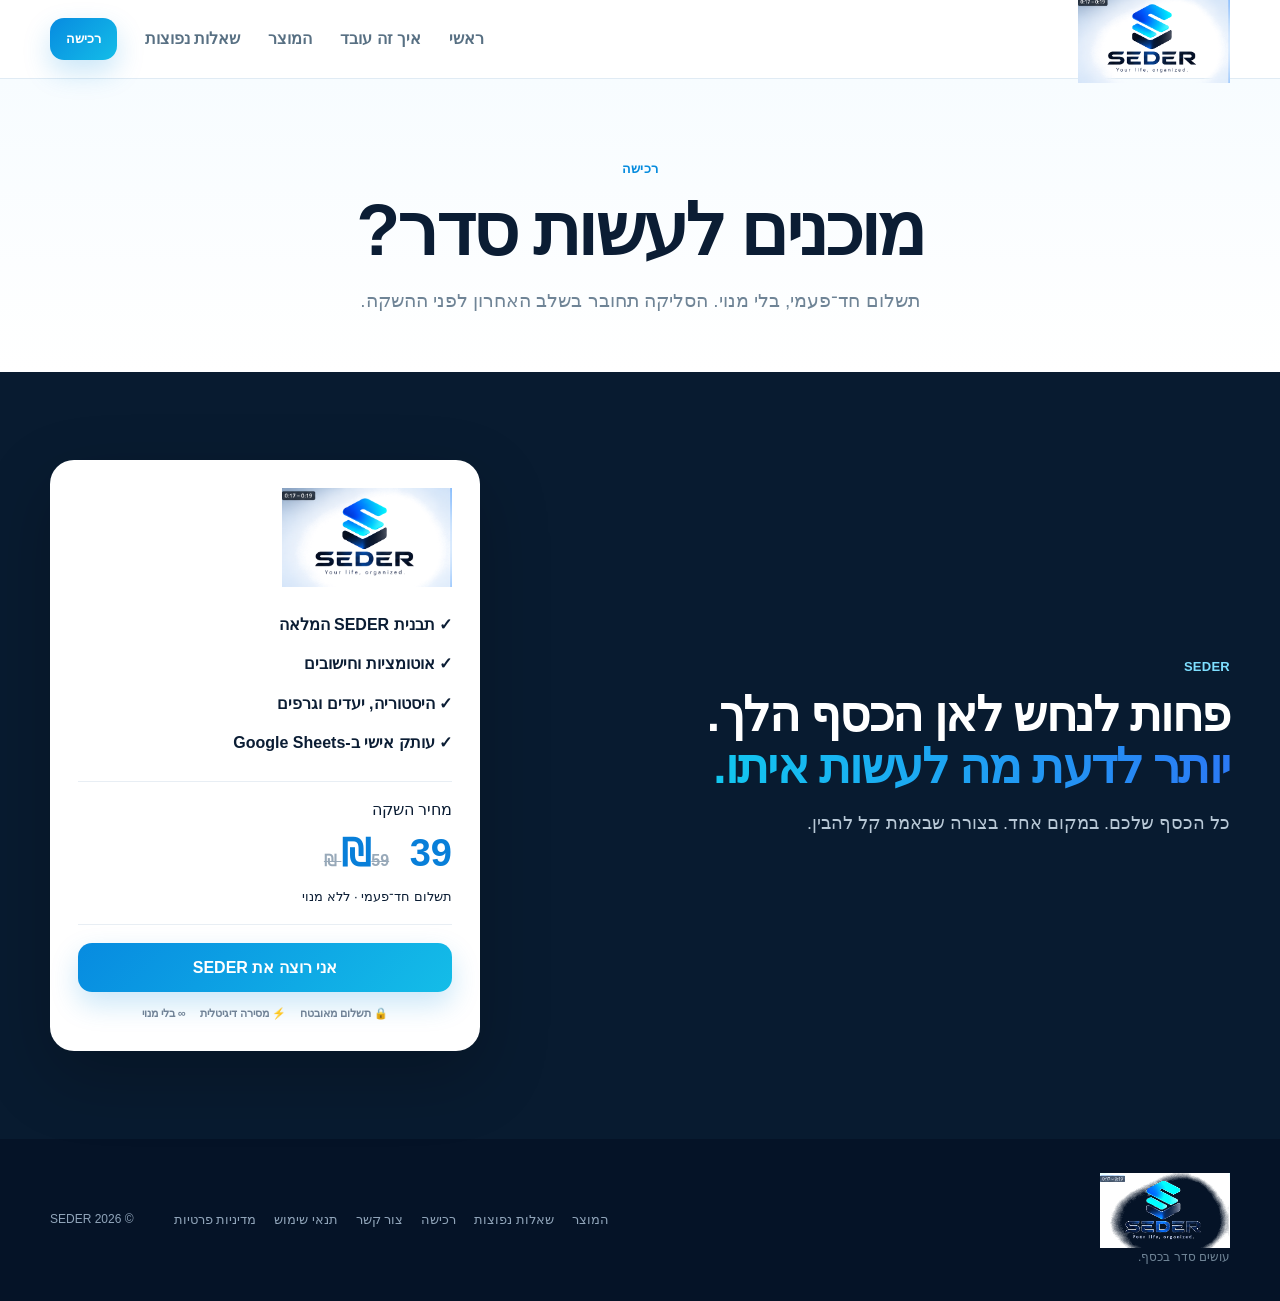
==== buy.html @ a10bb047 "Add files via upload" ====
<!doctype html><html lang="he" dir="rtl"><head><meta charset="utf-8"><meta name="viewport" content="width=device-width,initial-scale=1"><meta name="theme-color" content="#f7fbff"><meta name="description" content="רכישת SEDER בתשלום חד פעמי."><title>רכישה — SEDER</title><link rel="stylesheet" href="styles-v4.css"></head><body><header class="site-header"><div class="container nav"><a class="brand" href="index.html"><img src="assets/seder-logo.png" alt="SEDER"></a><nav class="desktop-nav"><a href="index.html">ראשי</a><a href="how.html">איך זה עובד</a><a href="product.html">המוצר</a><a href="faq.html">שאלות נפוצות</a></nav><a class="button button-small" href="buy.html">רכישה</a><button class="menu-toggle" aria-label="תפריט">☰</button><div class="mobile-menu"><a href="index.html">ראשי</a><a href="how.html">איך זה עובד</a><a href="product.html">המוצר</a><a href="faq.html">שאלות נפוצות</a><a href="buy.html">רכישה</a></div></div></header>
<main><section class="page-hero"><div class="container"><span class="eyebrow">רכישה</span><h1>מוכנים לעשות סדר?</h1><p>תשלום חד־פעמי, בלי מנוי. הסליקה תחובר בשלב האחרון לפני ההשקה.</p></div></section><section class="section buy-section"><div class="container buy-card"><div class="reveal"><span class="eyebrow light">SEDER</span><h2>פחות לנחש לאן הכסף הלך.<br><span>יותר לדעת מה לעשות איתו.</span></h2><p>כל הכסף שלכם. במקום אחד. בצורה שבאמת קל להבין.</p></div><div class="buy-box reveal"><div class="buy-brand"><img src="assets/seder-logo.png" alt="SEDER"></div><ul><li>✓ תבנית SEDER המלאה</li><li>✓ אוטומציות וחישובים</li><li>✓ היסטוריה, יעדים וגרפים</li><li>✓ עותק אישי ב-Google Sheets</li></ul><div class="price"><span>מחיר השקה</span><div><strong>39 ₪</strong><del>59 ₪</del></div><small>תשלום חד־פעמי · ללא מנוי</small></div><button class="button full" id="buyButton">אני רוצה את SEDER</button><div class="purchase-trust"><span>🔒 תשלום מאובטח</span><span>⚡ מסירה דיגיטלית</span><span>∞ בלי מנוי</span></div></div></div></section></main><footer><div class="container footer-inner"><div class="footer-brand"><img src="assets/seder-logo.png" alt="SEDER"><p>עושים סדר בכסף.</p></div><div class="footer-links"><a href="product.html">המוצר</a><a href="faq.html">שאלות נפוצות</a><a href="buy.html">רכישה</a><a href="#">צור קשר</a><a href="#">תנאי שימוש</a><a href="#">מדיניות פרטיות</a></div><div class="copyright">© 2026 SEDER</div></div></footer><div class="toast" id="toast">הרכישה תיפתח בקרוב.</div><script src="script.js"></script>
</body></html>
---- styles-v4.css ----
:root{--navy:#0b1d34;--navy2:#123954;--blue:#0a8fe7;--cyan:#1cccf4;--text:#17324a;--muted:#6f8496;--line:#dbe8f2;--soft:#f4f9fc;--white:#fff;--shadow:0 24px 70px rgba(9,27,54,.12)}
*{box-sizing:border-box}html{scroll-behavior:smooth}body{margin:0;font-family:Arial,"Noto Sans Hebrew",sans-serif;background:#fff;color:var(--text);line-height:1.6}a{text-decoration:none;color:inherit}img{display:block;max-width:100%}.container{width:min(1180px,calc(100% - 44px));margin:auto}.section{padding:88px 0}.soft{background:var(--soft)}
.site-header{position:sticky;top:0;z-index:50;background:rgba(255,255,255,.96);backdrop-filter:blur(16px);border-bottom:1px solid rgba(219,232,242,.85)}.nav{height:78px;display:flex;align-items:center;gap:28px}.brand img{width:152px}.desktop-nav{display:flex;gap:28px;margin-inline-start:auto;font-weight:700;color:#587083}.desktop-nav a:hover,.desktop-nav a.active{color:#078cde}.button{display:inline-flex;align-items:center;justify-content:center;border:0;border-radius:14px;padding:15px 24px;background:linear-gradient(135deg,#078be0,#14bde8);color:#fff;font-weight:800;font-size:16px;box-shadow:0 12px 28px rgba(8,143,224,.22);cursor:pointer}.button-small{padding:11px 16px;font-size:13px}.button.secondary{background:#fff;color:#0b5f93;border:1px solid #cfe3f0;box-shadow:none}.full{width:100%}.menu-toggle{display:none;background:none;border:0;font-size:28px;color:var(--navy);padding:8px}.mobile-menu{display:none}
.eyebrow{display:inline-block;font-size:13px;font-weight:800;letter-spacing:.02em;color:#078cde;margin-bottom:12px}.eyebrow.light{color:#7edfff}h1,h2,h3{margin:0 0 16px;line-height:1.08;color:var(--navy)}h1{font-size:72px;letter-spacing:-2.8px}h1 span,h2 span{background:linear-gradient(90deg,#12c7ef,#2b7af5);-webkit-background-clip:text;background-clip:text;color:transparent}h2{font-size:48px;letter-spacing:-1.5px}h3{font-size:30px}p{margin:0 0 20px;color:var(--muted)}.center{text-align:center}.narrow{max-width:760px}.section-heading{max-width:760px;margin-bottom:48px}.section-heading.center{margin-inline:auto}.section-heading p{font-size:18px}
.hero{padding:78px 0 88px;background:linear-gradient(180deg,#f7fcff,#fff);overflow:hidden;position:relative}.hero-grid{display:grid;grid-template-columns:.82fr 1.18fr;gap:54px;align-items:center}.hero-lead{font-size:20px;max-width:560px}.hero-actions{display:flex;gap:14px;align-items:center;margin:28px 0 24px}.text-link{font-weight:800;color:#365b75}.trust-row{display:flex;flex-wrap:wrap;gap:10px 18px;color:#687f91;font-weight:700;font-size:13px}.hero-photo{margin:0;border-radius:30px;overflow:hidden;border:1px solid #d8e6f1;box-shadow:0 34px 90px rgba(9,27,54,.18);background:#edf5fb}.hero-photo img{width:100%;aspect-ratio:16/9;object-fit:cover}.hero-photo figcaption{padding:10px 14px;text-align:center;font-size:12px;font-weight:700;color:#547086;background:#fff}.quick-links{display:grid;grid-template-columns:repeat(3,1fr);gap:18px;margin-top:42px}.quick-link{padding:22px;border:1px solid var(--line);border-radius:20px;background:#fff;box-shadow:0 12px 30px rgba(19,42,74,.06)}.quick-link b{display:block;color:var(--navy);font-size:18px;margin-bottom:5px}.quick-link span{color:var(--muted);font-size:14px}
.page-hero{padding:76px 0 56px;background:linear-gradient(180deg,#f7fcff,#fff);text-align:center}.page-hero p{font-size:19px;max-width:720px;margin:0 auto}.page-hero .button{margin-top:18px}.cards-3{display:grid;grid-template-columns:repeat(3,1fr);gap:20px}.card{background:#fff;border:1px solid var(--line);border-radius:22px;padding:28px;box-shadow:0 16px 42px rgba(9,27,54,.07)}.card .num{font-size:12px;color:#0b95e8;font-weight:900}.card p{margin-bottom:0}.steps{display:grid;grid-template-columns:repeat(3,1fr);gap:20px}.step{position:relative;padding:30px;border-radius:22px;border:1px solid var(--line);background:#fff}.step>span{position:absolute;left:18px;top:14px;font-weight:900;color:#b4c8d8}.step-icon{font-size:28px;margin-bottom:12px}.step p{margin:0}.feature{display:grid;grid-template-columns:.62fr 1.38fr;gap:58px;align-items:center;margin:72px 0}.feature:nth-child(even) .feature-copy{order:2}.feature-copy p{font-size:17px}.feature-copy ul{padding-right:20px;color:#587083}.real-shot{margin:0;background:#fff;border:1px solid var(--line);border-radius:22px;padding:7px;box-shadow:var(--shadow);overflow:hidden}.real-shot img{width:100%;aspect-ratio:4/3;object-fit:cover;object-position:center top;border-radius:15px}.real-shot figcaption{padding:10px 8px 3px;text-align:center;color:#718397;font-size:12px;font-weight:700}.benefit-grid{display:grid;grid-template-columns:repeat(3,1fr);gap:18px}.benefit{padding:24px;border-radius:20px;background:#fff;border:1px solid var(--line)}.benefit i{font-style:normal;font-size:24px}.benefit p{margin:0}.compare-grid{display:grid;grid-template-columns:.8fr 1.2fr;gap:48px;align-items:center}.compare-cards{display:grid;grid-template-columns:1fr 1fr;gap:18px}.compare-card{padding:24px;border-radius:22px;border:1px solid var(--line)}.compare-card.active{background:#0d2944;color:#fff}.compare-card.active p,.compare-card.active small{color:#fff}.compare-card p{margin:8px 0}.accordion{display:grid;gap:12px;max-width:850px;margin:auto}.accordion details{border:1px solid var(--line);border-radius:16px;background:#fff;padding:18px 20px}.accordion summary{font-weight:800;cursor:pointer;color:var(--navy)}.accordion p{margin:12px 0 0}.buy-section{background:#081b30;color:#fff}.buy-card{display:grid;grid-template-columns:1fr 430px;gap:70px;align-items:center}.buy-card h2{color:#fff}.buy-card p{color:#b8c8d6;font-size:18px}.buy-box{background:#fff;color:var(--navy);border-radius:24px;padding:28px;box-shadow:0 25px 70px rgba(0,0,0,.22)}.buy-brand img{width:170px}.buy-box ul{list-style:none;padding:0;margin:18px 0}.buy-box li{padding:7px 0;font-weight:700}.price{border-block:1px solid #e8eef4;padding:15px 0;margin:14px 0 18px}.price strong{font-size:38px;color:#087fd9}.price del{color:#98a9b9;font-weight:700;margin-right:10px}.purchase-trust{display:flex;justify-content:center;flex-wrap:wrap;gap:8px 14px;margin-top:13px;color:#718397;font-size:11px;font-weight:700}
footer{padding:34px 0;background:#051327;color:#91a5ba}.footer-inner{display:grid;grid-template-columns:1fr auto auto;gap:40px;align-items:center}.footer-brand img{width:130px;filter:brightness(1.7)}.footer-brand p{font-size:12px;margin:0}.footer-links{display:flex;gap:18px;flex-wrap:wrap;font-size:13px}.copyright{font-size:12px}
.reveal{opacity:0;transform:translateY(18px);transition:.55s}.reveal.visible{opacity:1;transform:none}.toast{position:fixed;left:50%;bottom:24px;transform:translate(-50%,30px);background:#0a1d38;color:#fff;padding:14px 20px;border-radius:14px;opacity:0;pointer-events:none;transition:.3s;z-index:100}.toast.show{opacity:1;transform:translate(-50%,0)}
@media(max-width:900px){.desktop-nav,.nav>.button-small{display:none}.menu-toggle{display:block;margin-inline-start:auto}.mobile-menu.open{display:grid;position:absolute;top:66px;left:14px;right:14px;background:#fff;border:1px solid var(--line);border-radius:18px;padding:12px;box-shadow:var(--shadow)}.mobile-menu a{padding:12px 14px;font-weight:800;border-radius:10px}.mobile-menu a:hover{background:#f1f7fb}.nav{height:66px}.brand img{width:128px}.hero-grid,.feature,.compare-grid,.buy-card{grid-template-columns:1fr}.feature:nth-child(even) .feature-copy{order:0}.cards-3,.steps,.benefit-grid{grid-template-columns:1fr 1fr}.buy-card{gap:32px}.buy-box{max-width:540px}.footer-inner{grid-template-columns:1fr}.hero-photo{max-width:850px;margin:auto}}
@media(max-width:640px){.container{width:min(100% - 28px,1180px)}.section{padding:64px 0}.hero{padding:40px 0 56px}.hero-grid{display:flex;flex-direction:column;gap:24px}.hero-copy{text-align:center}.eyebrow{margin-bottom:8px}h1{font-size:43px;line-height:1.02;letter-spacing:-1.7px}h2{font-size:34px;letter-spacing:-1px}h3{font-size:26px}.hero-lead{font-size:17px;line-height:1.7;margin:auto}.hero-actions{flex-direction:column;align-items:stretch;margin:22px 0 18px}.hero-actions .button,.hero-actions .text-link{width:100%;text-align:center}.trust-row{display:grid;gap:7px;justify-content:center;text-align:center}.hero-visual{order:2;width:100%}.hero-photo{border-radius:18px}.hero-photo figcaption{font-size:10px;padding:8px}.quick-links{grid-template-columns:1fr;margin-top:26px;gap:10px}.quick-link{padding:17px}.page-hero{padding:50px 0 38px}.page-hero p{font-size:17px}.cards-3,.steps,.benefit-grid,.compare-cards{grid-template-columns:1fr}.feature{gap:22px;margin:46px 0}.feature-copy{text-align:right}.real-shot{border-radius:15px;padding:5px}.real-shot img{border-radius:10px}.buy-card{text-align:center}.buy-box{text-align:right;padding:22px}.buy-card h2{font-size:34px}.footer-links{gap:12px 16px}.footer-brand{text-align:center}.footer-brand img{margin:auto}.copyright{text-align:center}.mobile-menu{direction:rtl}}
@media(prefers-reduced-motion:reduce){*{transition:none!important}.reveal{opacity:1;transform:none}}
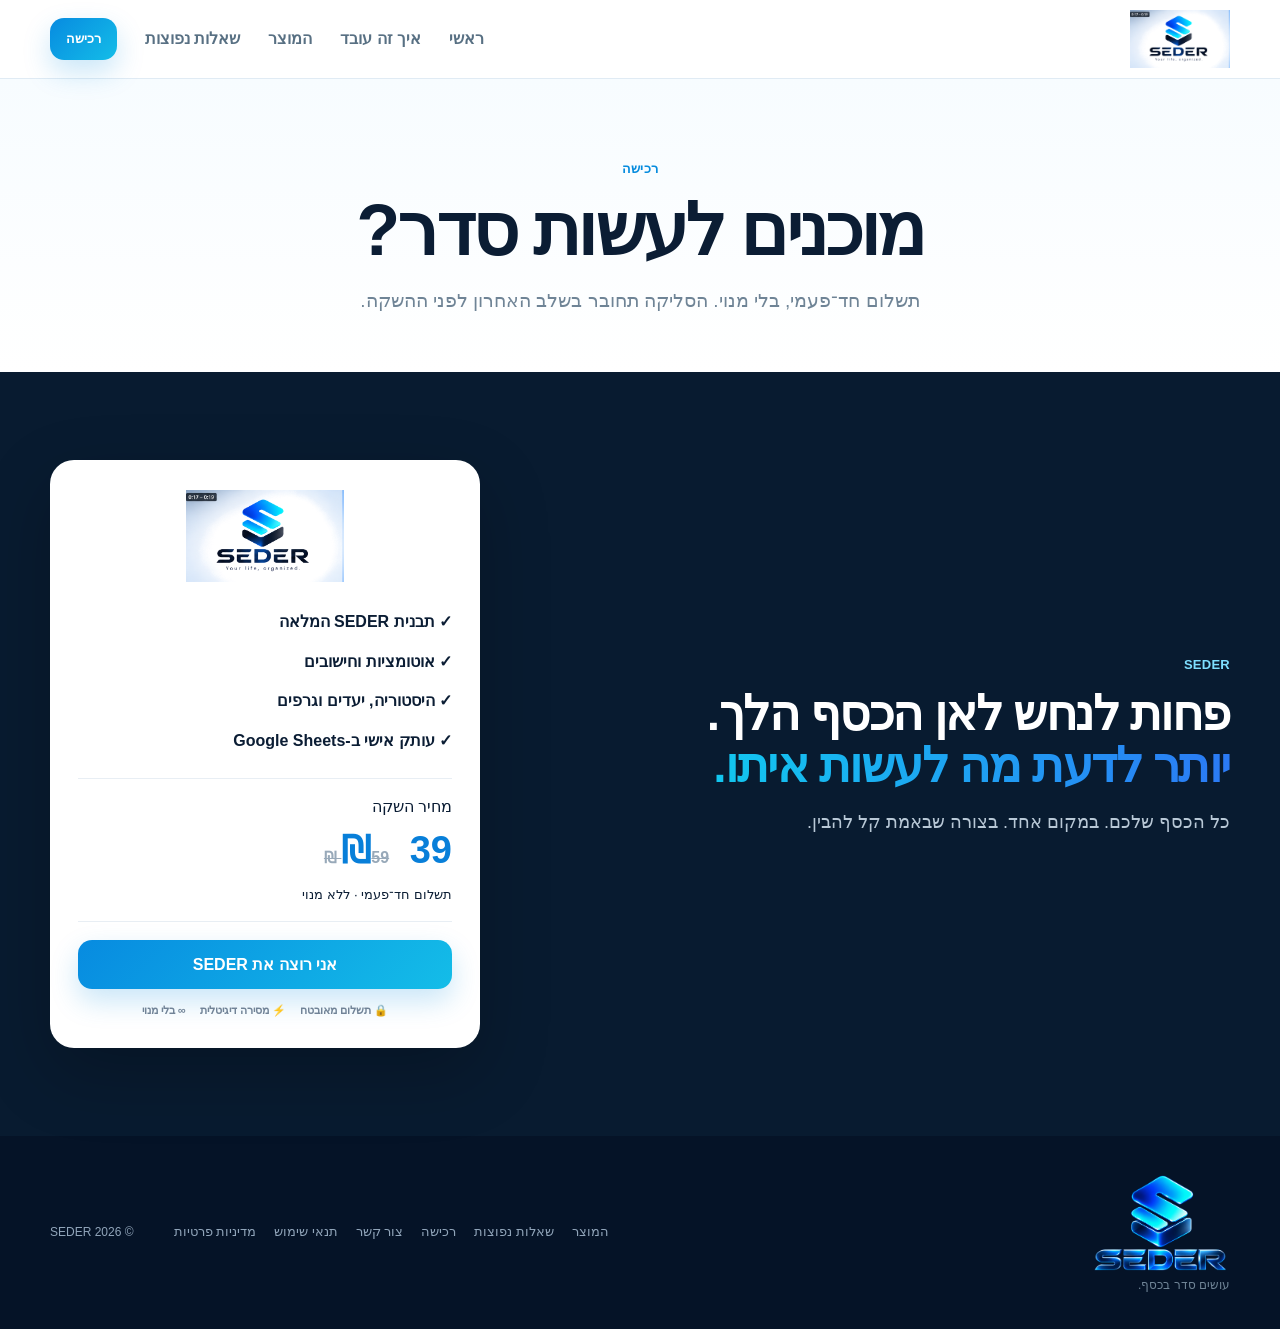
==== commit 4a45abfd: "Add files via upload" ====
--- a/buy.html
+++ b/buy.html
@@ -1,3 +1,3 @@
 <!doctype html><html lang="he" dir="rtl"><head><meta charset="utf-8"><meta name="viewport" content="width=device-width,initial-scale=1"><meta name="theme-color" content="#f7fbff"><meta name="description" content="רכישת SEDER בתשלום חד פעמי."><title>רכישה — SEDER</title><link rel="stylesheet" href="styles-v4.css"></head><body><header class="site-header"><div class="container nav"><a class="brand" href="index.html"><img src="assets/seder-logo.png" alt="SEDER"></a><nav class="desktop-nav"><a href="index.html">ראשי</a><a href="how.html">איך זה עובד</a><a href="product.html">המוצר</a><a href="faq.html">שאלות נפוצות</a></nav><a class="button button-small" href="buy.html">רכישה</a><button class="menu-toggle" aria-label="תפריט">☰</button><div class="mobile-menu"><a href="index.html">ראשי</a><a href="how.html">איך זה עובד</a><a href="product.html">המוצר</a><a href="faq.html">שאלות נפוצות</a><a href="buy.html">רכישה</a></div></div></header>
-<main><section class="page-hero"><div class="container"><span class="eyebrow">רכישה</span><h1>מוכנים לעשות סדר?</h1><p>תשלום חד־פעמי, בלי מנוי. הסליקה תחובר בשלב האחרון לפני ההשקה.</p></div></section><section class="section buy-section"><div class="container buy-card"><div class="reveal"><span class="eyebrow light">SEDER</span><h2>פחות לנחש לאן הכסף הלך.<br><span>יותר לדעת מה לעשות איתו.</span></h2><p>כל הכסף שלכם. במקום אחד. בצורה שבאמת קל להבין.</p></div><div class="buy-box reveal"><div class="buy-brand"><img src="assets/seder-logo.png" alt="SEDER"></div><ul><li>✓ תבנית SEDER המלאה</li><li>✓ אוטומציות וחישובים</li><li>✓ היסטוריה, יעדים וגרפים</li><li>✓ עותק אישי ב-Google Sheets</li></ul><div class="price"><span>מחיר השקה</span><div><strong>39 ₪</strong><del>59 ₪</del></div><small>תשלום חד־פעמי · ללא מנוי</small></div><button class="button full" id="buyButton">אני רוצה את SEDER</button><div class="purchase-trust"><span>🔒 תשלום מאובטח</span><span>⚡ מסירה דיגיטלית</span><span>∞ בלי מנוי</span></div></div></div></section></main><footer><div class="container footer-inner"><div class="footer-brand"><img src="assets/seder-logo.png" alt="SEDER"><p>עושים סדר בכסף.</p></div><div class="footer-links"><a href="product.html">המוצר</a><a href="faq.html">שאלות נפוצות</a><a href="buy.html">רכישה</a><a href="#">צור קשר</a><a href="#">תנאי שימוש</a><a href="#">מדיניות פרטיות</a></div><div class="copyright">© 2026 SEDER</div></div></footer><div class="toast" id="toast">הרכישה תיפתח בקרוב.</div><script src="script.js"></script>
+<main><section class="page-hero"><div class="container"><span class="eyebrow">רכישה</span><h1>מוכנים לעשות סדר?</h1><p>תשלום חד־פעמי, בלי מנוי. הסליקה תחובר בשלב האחרון לפני ההשקה.</p></div></section><section class="section buy-section"><div class="container buy-card"><div class="reveal"><span class="eyebrow light">SEDER</span><h2>פחות לנחש לאן הכסף הלך.<br><span>יותר לדעת מה לעשות איתו.</span></h2><p>כל הכסף שלכם. במקום אחד. בצורה שבאמת קל להבין.</p></div><div class="buy-box reveal"><div class="buy-brand"><img src="assets/seder-logo.png" alt="SEDER"></div><ul><li>✓ תבנית SEDER המלאה</li><li>✓ אוטומציות וחישובים</li><li>✓ היסטוריה, יעדים וגרפים</li><li>✓ עותק אישי ב-Google Sheets</li></ul><div class="price"><span>מחיר השקה</span><div><strong>39 ₪</strong><del>59 ₪</del></div><small>תשלום חד־פעמי · ללא מנוי</small></div><button class="button full" id="buyButton">אני רוצה את SEDER</button><div class="purchase-trust"><span>🔒 תשלום מאובטח</span><span>⚡ מסירה דיגיטלית</span><span>∞ בלי מנוי</span></div></div></div></section></main><footer><div class="container footer-inner"><div class="footer-brand"><img src="assets/seder-logo-footer.png" alt="SEDER"><p>עושים סדר בכסף.</p></div><div class="footer-links"><a href="product.html">המוצר</a><a href="faq.html">שאלות נפוצות</a><a href="buy.html">רכישה</a><a href="#">צור קשר</a><a href="#">תנאי שימוש</a><a href="#">מדיניות פרטיות</a></div><div class="copyright">© 2026 SEDER</div></div></footer><div class="toast" id="toast">הרכישה תיפתח בקרוב.</div><script src="script.js"></script>
 </body></html>
--- a/styles-v4.css
+++ b/styles-v4.css
@@ -9,3 +9,22 @@
 @media(max-width:900px){.desktop-nav,.nav>.button-small{display:none}.menu-toggle{display:block;margin-inline-start:auto}.mobile-menu.open{display:grid;position:absolute;top:66px;left:14px;right:14px;background:#fff;border:1px solid var(--line);border-radius:18px;padding:12px;box-shadow:var(--shadow)}.mobile-menu a{padding:12px 14px;font-weight:800;border-radius:10px}.mobile-menu a:hover{background:#f1f7fb}.nav{height:66px}.brand img{width:128px}.hero-grid,.feature,.compare-grid,.buy-card{grid-template-columns:1fr}.feature:nth-child(even) .feature-copy{order:0}.cards-3,.steps,.benefit-grid{grid-template-columns:1fr 1fr}.buy-card{gap:32px}.buy-box{max-width:540px}.footer-inner{grid-template-columns:1fr}.hero-photo{max-width:850px;margin:auto}}
 @media(max-width:640px){.container{width:min(100% - 28px,1180px)}.section{padding:64px 0}.hero{padding:40px 0 56px}.hero-grid{display:flex;flex-direction:column;gap:24px}.hero-copy{text-align:center}.eyebrow{margin-bottom:8px}h1{font-size:43px;line-height:1.02;letter-spacing:-1.7px}h2{font-size:34px;letter-spacing:-1px}h3{font-size:26px}.hero-lead{font-size:17px;line-height:1.7;margin:auto}.hero-actions{flex-direction:column;align-items:stretch;margin:22px 0 18px}.hero-actions .button,.hero-actions .text-link{width:100%;text-align:center}.trust-row{display:grid;gap:7px;justify-content:center;text-align:center}.hero-visual{order:2;width:100%}.hero-photo{border-radius:18px}.hero-photo figcaption{font-size:10px;padding:8px}.quick-links{grid-template-columns:1fr;margin-top:26px;gap:10px}.quick-link{padding:17px}.page-hero{padding:50px 0 38px}.page-hero p{font-size:17px}.cards-3,.steps,.benefit-grid,.compare-cards{grid-template-columns:1fr}.feature{gap:22px;margin:46px 0}.feature-copy{text-align:right}.real-shot{border-radius:15px;padding:5px}.real-shot img{border-radius:10px}.buy-card{text-align:center}.buy-box{text-align:right;padding:22px}.buy-card h2{font-size:34px}.footer-links{gap:12px 16px}.footer-brand{text-align:center}.footer-brand img{margin:auto}.copyright{text-align:center}.mobile-menu{direction:rtl}}
 @media(prefers-reduced-motion:reduce){*{transition:none!important}.reveal{opacity:1;transform:none}}
+
+/* V5 logo treatment */
+.brand{display:flex;align-items:center;flex:0 0 auto;height:100%}
+.brand img{width:auto!important;height:58px;max-width:170px;object-fit:contain;object-position:center;display:block}
+.buy-brand{display:flex;justify-content:center;align-items:center;min-height:96px}
+.buy-brand img{width:auto!important;height:92px;max-width:210px;object-fit:contain;object-position:center;display:block}
+.footer-brand{display:flex;flex-direction:column;align-items:flex-start;justify-content:center;gap:4px}
+.footer-brand img{width:auto!important;height:104px;max-width:210px;object-fit:contain;object-position:center;display:block;filter:none!important}
+.footer-brand p{margin-top:-2px}
+@media(max-width:900px){
+  .brand img{height:48px;max-width:142px}
+  .footer-brand{align-items:center}
+  .footer-brand img{height:96px;max-width:190px;margin:auto}
+}
+@media(max-width:640px){
+  .brand img{height:44px;max-width:132px}
+  .buy-brand img{height:82px;max-width:180px}
+  .footer-brand img{height:90px;max-width:180px}
+}
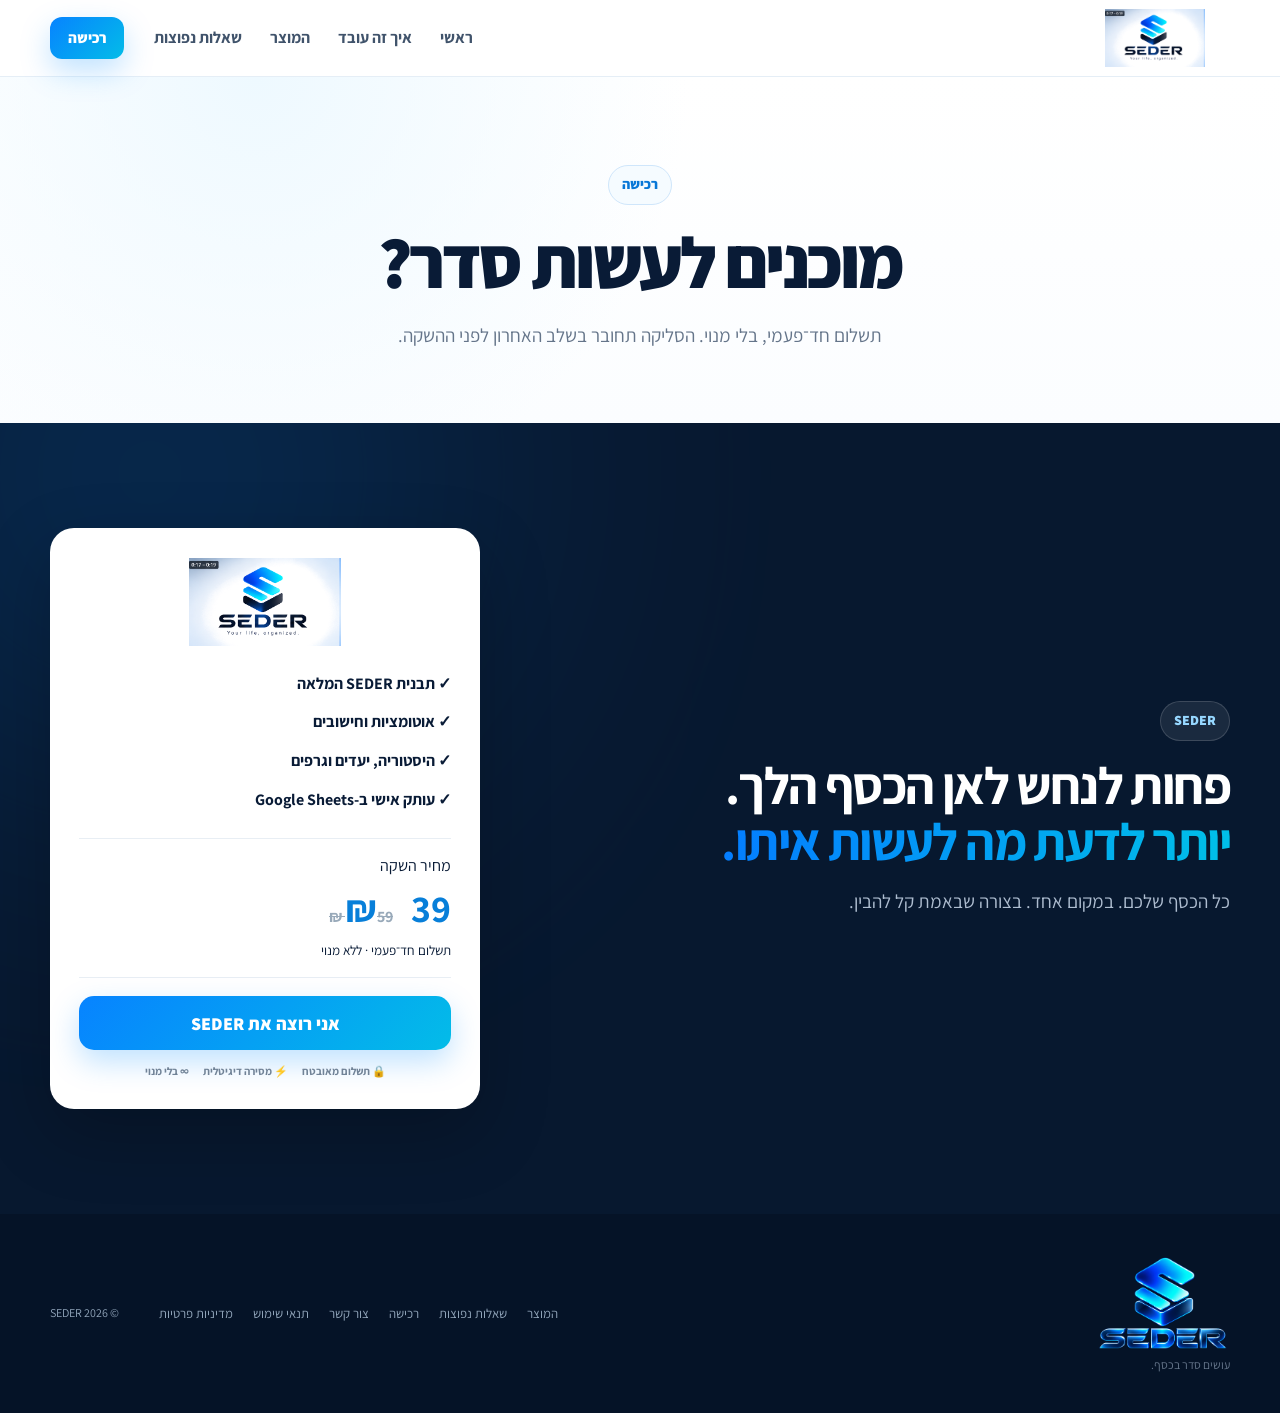
==== commit ee142b87: "Add files via upload" ====
--- a/buy.html
+++ b/buy.html
@@ -1,3 +1,3 @@
-<!doctype html><html lang="he" dir="rtl"><head><meta charset="utf-8"><meta name="viewport" content="width=device-width,initial-scale=1"><meta name="theme-color" content="#f7fbff"><meta name="description" content="רכישת SEDER בתשלום חד פעמי."><title>רכישה — SEDER</title><link rel="stylesheet" href="styles-v4.css"></head><body><header class="site-header"><div class="container nav"><a class="brand" href="index.html"><img src="assets/seder-logo.png" alt="SEDER"></a><nav class="desktop-nav"><a href="index.html">ראשי</a><a href="how.html">איך זה עובד</a><a href="product.html">המוצר</a><a href="faq.html">שאלות נפוצות</a></nav><a class="button button-small" href="buy.html">רכישה</a><button class="menu-toggle" aria-label="תפריט">☰</button><div class="mobile-menu"><a href="index.html">ראשי</a><a href="how.html">איך זה עובד</a><a href="product.html">המוצר</a><a href="faq.html">שאלות נפוצות</a><a href="buy.html">רכישה</a></div></div></header>
+<!doctype html><html lang="he" dir="rtl"><head><meta charset="utf-8"><meta name="viewport" content="width=device-width,initial-scale=1"><meta name="theme-color" content="#f7fbff"><meta name="description" content="רכישת SEDER בתשלום חד פעמי."><title>רכישה — SEDER</title><link rel="stylesheet" href="styles-v6.css"></head><body><header class="site-header"><div class="container nav"><a class="brand" href="index.html"><img src="assets/seder-logo.png" alt="SEDER"></a><nav class="desktop-nav"><a href="index.html">ראשי</a><a href="how.html">איך זה עובד</a><a href="product.html">המוצר</a><a href="faq.html">שאלות נפוצות</a></nav><a class="button button-small" href="buy.html">רכישה</a><button class="menu-toggle" aria-label="תפריט">☰</button><div class="mobile-menu"><a href="index.html">ראשי</a><a href="how.html">איך זה עובד</a><a href="product.html">המוצר</a><a href="faq.html">שאלות נפוצות</a><a href="buy.html">רכישה</a></div></div></header>
 <main><section class="page-hero"><div class="container"><span class="eyebrow">רכישה</span><h1>מוכנים לעשות סדר?</h1><p>תשלום חד־פעמי, בלי מנוי. הסליקה תחובר בשלב האחרון לפני ההשקה.</p></div></section><section class="section buy-section"><div class="container buy-card"><div class="reveal"><span class="eyebrow light">SEDER</span><h2>פחות לנחש לאן הכסף הלך.<br><span>יותר לדעת מה לעשות איתו.</span></h2><p>כל הכסף שלכם. במקום אחד. בצורה שבאמת קל להבין.</p></div><div class="buy-box reveal"><div class="buy-brand"><img src="assets/seder-logo.png" alt="SEDER"></div><ul><li>✓ תבנית SEDER המלאה</li><li>✓ אוטומציות וחישובים</li><li>✓ היסטוריה, יעדים וגרפים</li><li>✓ עותק אישי ב-Google Sheets</li></ul><div class="price"><span>מחיר השקה</span><div><strong>39 ₪</strong><del>59 ₪</del></div><small>תשלום חד־פעמי · ללא מנוי</small></div><button class="button full" id="buyButton">אני רוצה את SEDER</button><div class="purchase-trust"><span>🔒 תשלום מאובטח</span><span>⚡ מסירה דיגיטלית</span><span>∞ בלי מנוי</span></div></div></div></section></main><footer><div class="container footer-inner"><div class="footer-brand"><img src="assets/seder-logo-footer.png" alt="SEDER"><p>עושים סדר בכסף.</p></div><div class="footer-links"><a href="product.html">המוצר</a><a href="faq.html">שאלות נפוצות</a><a href="buy.html">רכישה</a><a href="#">צור קשר</a><a href="#">תנאי שימוש</a><a href="#">מדיניות פרטיות</a></div><div class="copyright">© 2026 SEDER</div></div></footer><div class="toast" id="toast">הרכישה תיפתח בקרוב.</div><script src="script.js"></script>
 </body></html>
--- a/styles-v6.css
+++ b/styles-v6.css
@@ -0,0 +1,21 @@
+@import url('https://fonts.googleapis.com/css2?family=Assistant:wght@400;500;600;700;800&display=swap');
+:root{--navy:#091b36;--navy-2:#132a4a;--blue:#128bff;--blue-2:#00c7ff;--soft:#f5f9fd;--line:#dfe9f3;--muted:#65758a;--green:#22aa73;--yellow:#fff4cb;--shadow:0 24px 70px rgba(19,42,74,.12)}
+*{box-sizing:border-box}html{scroll-behavior:smooth}body{margin:0;font-family:"Assistant",Arial,sans-serif;color:var(--navy);background:#fff;line-height:1.55}a{text-decoration:none;color:inherit}img{max-width:100%;display:block}.container{width:min(1180px,calc(100% - 40px));margin:auto}.narrow{max-width:850px}.center{text-align:center}.section{padding:105px 0}.soft{background:linear-gradient(180deg,#f8fbff 0%,#f5f9fd 100%)}
+span.eyebrow,.eyebrow{display:inline-flex;align-items:center;gap:8px;padding:8px 13px;border:1px solid #cfe6fb;background:#f5fbff;border-radius:999px;color:#0877d7;font-size:14px;font-weight:800;letter-spacing:.1px}.eyebrow.light{color:#96d7ff;border-color:rgba(255,255,255,.15);background:rgba(255,255,255,.08)}
+h1,h2,h3,p{margin-top:0}h1{font-size:clamp(52px,7vw,86px);line-height:.98;letter-spacing:-3px;margin:22px 0 24px;font-weight:800}h1 span,h2 span{background:linear-gradient(90deg,#047dff,#00bfe8);-webkit-background-clip:text;background-clip:text;color:transparent}h2{font-size:clamp(36px,5vw,58px);line-height:1.08;letter-spacing:-1.6px;margin:16px 0 18px}h3{font-size:25px;margin-bottom:8px}p{color:var(--muted)}
+.button{display:inline-flex;align-items:center;justify-content:center;min-height:54px;padding:0 24px;border:0;border-radius:15px;background:linear-gradient(135deg,#0783ff,#03bce8);box-shadow:0 12px 30px rgba(0,139,255,.25);color:#fff;font-family:inherit;font-weight:800;font-size:18px;cursor:pointer;transition:.25s}.button:hover{transform:translateY(-2px);box-shadow:0 16px 36px rgba(0,139,255,.32)}.button-small{min-height:42px;padding:0 18px;border-radius:12px;font-size:15px}.button.secondary{background:#fff;color:#087fd9;border:1px solid #cfe3f0;box-shadow:none}.full{width:100%}
+.site-header{position:sticky;top:0;z-index:50;background:rgba(255,255,255,.88);backdrop-filter:blur(18px);border-bottom:1px solid rgba(221,232,243,.75)}.nav{height:76px;display:flex;align-items:center;gap:30px;position:relative}.brand{margin-left:auto;width:150px;height:60px;display:flex;align-items:center;justify-content:center;overflow:visible}.brand img{width:auto;height:58px;max-width:150px;object-fit:contain}.desktop-nav{display:flex;gap:28px;font-weight:700;color:#40536b}.desktop-nav a:hover,.desktop-nav a.active{color:#0783ff}.menu-toggle{display:none;background:none;border:0;font-size:28px;color:var(--navy);padding:8px}.mobile-menu{display:none}
+.hero{position:relative;overflow:hidden;padding:95px 0 115px;background:radial-gradient(circle at 20% 0%,#eef9ff 0,transparent 40%),linear-gradient(180deg,#fff 0,#fbfdff 100%)}.hero-grid{display:grid;grid-template-columns:.82fr 1.18fr;gap:54px;align-items:center}.hero-lead{font-size:21px;max-width:610px}.hero-actions{display:flex;align-items:center;gap:24px;margin:32px 0 24px}.text-link{font-weight:800;color:#25435f}.trust-row{display:flex;flex-wrap:wrap;gap:14px 24px;color:#577087;font-size:14px;font-weight:700}.hero-visual{position:relative}.hero-photo{margin:0;position:relative;border-radius:30px;overflow:hidden;background:#edf5fb;border:1px solid #d8e6f1;box-shadow:0 34px 90px rgba(9,27,54,.18)}.hero-photo:after{content:"";position:absolute;inset:0;pointer-events:none;box-shadow:inset 0 0 0 1px rgba(255,255,255,.48);border-radius:30px}.hero-photo img{width:100%;aspect-ratio:16/9;object-fit:cover;object-position:center}.hero-photo figcaption{position:absolute;right:18px;bottom:18px;display:flex;align-items:center;gap:7px;padding:9px 13px;border-radius:999px;background:rgba(255,255,255,.91);backdrop-filter:blur(12px);border:1px solid rgba(220,231,241,.9);font-size:12px;font-weight:700;color:#496178;box-shadow:0 12px 26px rgba(8,29,52,.12)}.hero-photo figcaption span{color:#087fd9;font-weight:800}.hero-photo figcaption b{color:#9aabba}.hero-glow{position:absolute;border-radius:50%;filter:blur(80px);opacity:.4}.glow-one{width:380px;height:380px;background:#b8edff;right:-120px;top:120px}.glow-two{width:300px;height:300px;background:#dbe8ff;left:10%;bottom:-120px}
+.pain{background:#fff}.pain h2{max-width:850px;margin:20px auto}.pain p{font-size:19px;max-width:720px;margin:0 auto}.pain-flow{display:flex;align-items:center;justify-content:center;gap:16px;margin-top:55px;flex-wrap:wrap}.pain-flow div{padding:15px 20px;background:#f7fafc;border:1px solid #e2eaf2;border-radius:15px;font-weight:800}.pain-flow div.accent{background:#eaf7ff;color:#087fdb;border-color:#bfe5fb}.pain-flow i{font-style:normal;color:#9eb0c2;font-size:24px}
+.section-heading{max-width:760px;margin-bottom:55px}.section-heading.center{margin-left:auto;margin-right:auto}.section-heading p{font-size:18px}.home-cards{display:grid;grid-template-columns:repeat(3,1fr);gap:20px}.home-card{position:relative;background:#fff;border:1px solid #e0eaf3;border-radius:22px;padding:30px;box-shadow:0 10px 30px rgba(21,50,80,.05);transition:.25s}.home-card:hover{transform:translateY(-4px);box-shadow:0 22px 45px rgba(21,50,80,.1)}.home-card>span{position:absolute;left:20px;top:18px;color:#a5b8ca;font-size:13px;font-weight:800}.home-card h3{margin-top:14px}.home-card p{margin-bottom:18px}.home-card b{color:#087fd9;font-size:14px}.home-cta{padding-top:80px;padding-bottom:90px}.home-cta-box{display:grid;grid-template-columns:1fr auto;align-items:center;gap:50px;padding:46px 54px;border:1px solid #dce8f2;border-radius:28px;background:radial-gradient(circle at 10% 20%,#eef9ff,transparent 45%),#fff;box-shadow:var(--shadow)}.home-cta-box h2{margin-bottom:10px}.home-cta-box p{font-size:18px;max-width:650px;margin-bottom:0}
+.page-hero{position:relative;overflow:hidden;padding:88px 0 72px;background:radial-gradient(circle at 20% 0%,#eef9ff 0,transparent 40%),linear-gradient(180deg,#fff 0,#fbfdff 100%);text-align:center}.page-hero p{font-size:19px;max-width:720px;margin:0 auto}.page-hero h1{font-size:clamp(48px,6vw,72px)}
+.steps{display:grid;grid-template-columns:repeat(3,1fr);gap:20px}.step{position:relative;background:#fff;border:1px solid #e0eaf3;border-radius:22px;padding:30px;box-shadow:0 10px 30px rgba(21,50,80,.05)}.step>span{position:absolute;left:20px;top:18px;color:#a5b8ca;font-size:13px;font-weight:800}.step-icon{width:52px;height:52px;border-radius:15px;background:#eff8ff;display:grid;place-items:center;font-size:24px;margin-bottom:24px}.step p{margin-bottom:0}.cards-3{display:grid;grid-template-columns:repeat(3,1fr);gap:20px}.card{background:#fff;border:1px solid #e0eaf3;border-radius:22px;padding:30px;box-shadow:0 10px 30px rgba(21,50,80,.05)}.card .num{color:#0992f4;font-size:13px;font-weight:800}.card p{margin-bottom:0}
+.feature{display:grid;grid-template-columns:.62fr 1.38fr;gap:58px;align-items:center;margin:82px 0}.feature-copy{max-width:410px}.feature-copy h3{font-size:38px;margin:4px 0 12px}.feature-copy p{font-size:17px;line-height:1.7}.feature-copy ul{list-style:none;padding:0;margin:22px 0 0}.feature-copy li{margin:10px 0;font-weight:700;color:#40576d}.feature-copy li:before{content:"✓";color:#108af4;margin-left:8px}.real-shot{margin:0;background:#fff;border:1px solid #dbe7f0;border-radius:22px;padding:7px;box-shadow:0 26px 70px rgba(19,42,74,.1);overflow:hidden}.real-shot img{width:100%;aspect-ratio:4/3;object-fit:cover;object-position:center top;border-radius:15px}.real-shot figcaption{padding:10px 8px 3px;color:#718397;font-size:12px;font-weight:700;text-align:center}.benefit-grid{display:grid;grid-template-columns:repeat(3,1fr);gap:18px}.benefit{background:#fff;border:1px solid #e2ebf3;border-radius:20px;padding:26px}.benefit i{font-style:normal;width:48px;height:48px;border-radius:14px;background:#eef8ff;color:#1187ec;display:grid;place-items:center;font-size:22px;margin-bottom:18px}.benefit p{margin-bottom:0}
+.compare-grid{display:grid;grid-template-columns:.75fr 1.25fr;gap:70px;align-items:center}.compare-cards{display:grid;grid-template-columns:1fr 1fr;gap:16px}.compare-card{border-radius:22px;padding:28px}.compare-card small{font-weight:800}.compare-card p{font-weight:700;font-size:18px;margin:20px 0}.compare-card{background:#f3f5f7;border:1px solid #e3e7eb}.compare-card.active{background:linear-gradient(155deg,#0c84ff,#0067cf);color:#fff;box-shadow:0 18px 45px rgba(0,119,225,.22)}.compare-card.active p,.compare-card.active small{color:#fff}
+.accordion{max-width:850px;margin:auto}.accordion details{background:#fff;border:1px solid #e0eaf2;border-radius:16px;margin-bottom:12px;padding:0 20px}.accordion summary{list-style:none;cursor:pointer;font-weight:800;padding:20px 30px 20px 0;position:relative}.accordion summary::-webkit-details-marker{display:none}.accordion summary:before{content:"+";position:absolute;right:0;top:18px;width:24px;height:24px;border-radius:8px;background:#edf7ff;color:#087fd9;display:grid;place-items:center}.accordion details[open] summary:before{content:"−"}.accordion details p{padding:0 0 20px;margin:0}
+.buy-section{background:#07182f;color:#fff;position:relative;overflow:hidden}.buy-section:before{content:"";position:absolute;width:600px;height:600px;border-radius:50%;background:#0e8dff;filter:blur(160px);opacity:.18;left:-150px;top:-250px}.buy-card{position:relative;display:grid;grid-template-columns:1fr 430px;gap:80px;align-items:center}.buy-card h2{font-size:52px;color:#fff}.buy-card p{color:#aebdd0;font-size:19px}.buy-box{background:#fff;color:var(--navy);border-radius:24px;padding:28px;box-shadow:0 25px 70px rgba(0,0,0,.22);border:1px solid rgba(255,255,255,.25)}.buy-brand{display:flex;align-items:center;justify-content:center;min-height:90px;margin-bottom:8px}.buy-brand img{width:auto;height:88px;max-width:210px;object-fit:contain}.buy-box ul{list-style:none;padding:0;margin:18px 0}.buy-box li{padding:7px 0;font-weight:700}.price{border-block:1px solid #e8eef4;padding:15px 0;margin:14px 0 18px}.price strong{font-size:38px;color:#087fd9}.price del{color:#98a9b9;font-weight:700;margin-right:10px}.purchase-trust{display:flex;justify-content:center;flex-wrap:wrap;gap:8px 14px;margin-top:13px;color:#718397;font-size:11px;font-weight:700}
+footer{padding:38px 0;background:#051327;color:#91a5ba}.footer-inner{display:grid;grid-template-columns:1fr auto auto;gap:40px;align-items:center}.footer-brand{display:flex;flex-direction:column;align-items:flex-start;gap:4px}.footer-brand img{width:auto;height:100px;max-width:190px;object-fit:contain}.footer-brand p{font-size:12px;margin:0}.footer-links{display:flex;gap:20px;flex-wrap:wrap;font-size:13px}.footer-links a:hover{color:#fff}.copyright{font-size:12px}
+.reveal{opacity:0;transform:translateY(22px);transition:opacity .7s ease,transform .7s ease}.reveal.visible{opacity:1;transform:none}.toast{position:fixed;left:50%;bottom:24px;transform:translate(-50%,30px);background:#0a1d38;color:#fff;padding:14px 20px;border-radius:14px;box-shadow:0 15px 50px rgba(0,0,0,.25);opacity:0;pointer-events:none;transition:.3s;z-index:100;font-size:14px}.toast.show{opacity:1;transform:translate(-50%,0)}
+@media(max-width:980px){.desktop-nav,.nav>.button-small{display:none}.menu-toggle{display:block;margin-inline-start:auto}.mobile-menu.open{display:grid;position:absolute;top:66px;left:12px;right:12px;background:#fff;border:1px solid #dfe9f3;border-radius:18px;padding:12px;box-shadow:var(--shadow);z-index:80}.mobile-menu a{padding:12px 14px;font-weight:800;border-radius:10px}.mobile-menu a:hover{background:#f1f7fb}.nav{height:66px}.brand{width:128px;height:54px}.brand img{height:48px;max-width:128px}.hero-grid,.feature,.compare-grid,.buy-card{grid-template-columns:1fr}.hero-visual{margin-top:8px}.feature-copy{max-width:680px}.steps,.cards-3,.benefit-grid,.home-cards{grid-template-columns:1fr 1fr}.buy-card{gap:35px}.buy-box{max-width:520px}.footer-inner{grid-template-columns:1fr}.footer-brand{align-items:center}.footer-links{justify-content:center}.copyright{text-align:center}.home-cta-box{grid-template-columns:1fr}}
+@media(max-width:640px){.container{width:min(100% - 28px,1180px)}.section{padding:70px 0}.hero{padding:42px 0 62px}.hero-grid{display:flex;flex-direction:column;gap:28px}.hero-copy{text-align:center;width:100%}.hero-copy .eyebrow{margin-bottom:4px}h1{font-size:46px;line-height:1.01;letter-spacing:-1.8px;margin:18px 0 20px}h2{font-size:36px;letter-spacing:-1px}.hero-lead{font-size:18px;line-height:1.65;margin-inline:auto;max-width:95%}.hero-actions{display:grid;grid-template-columns:1fr;gap:12px;margin:24px 0 20px}.hero-actions .button,.hero-actions .text-link{width:100%;text-align:center}.trust-row{display:grid;gap:8px;justify-content:center;text-align:center}.hero-visual{order:2;width:100%;margin-top:4px}.hero-photo{border-radius:20px}.hero-photo:after{border-radius:20px}.hero-photo figcaption{right:8px;left:8px;bottom:8px;justify-content:center;font-size:10px;padding:7px 9px}.pain h2{font-size:34px}.pain p{font-size:17px}.pain-flow{gap:9px;margin-top:34px}.pain-flow i{font-size:18px}.pain-flow div{padding:11px 14px;font-size:14px}.steps,.cards-3,.benefit-grid,.home-cards,.compare-cards{grid-template-columns:1fr}.home-cta{padding-top:55px}.home-cta-box{padding:30px 22px;gap:24px;text-align:center}.page-hero{padding:54px 0 44px}.page-hero h1{font-size:46px}.page-hero p{font-size:17px}.feature{gap:24px;margin:56px 0}.feature-copy{text-align:right}.feature-copy h3{font-size:32px}.real-shot{border-radius:16px;padding:5px}.real-shot img{border-radius:11px}.buy-card{text-align:center}.buy-card h2{font-size:38px}.buy-box{text-align:right;padding:22px}.buy-brand img{height:78px}.footer-brand img{height:88px;max-width:170px}.footer-links{gap:12px 18px}.mobile-menu{direction:rtl}}
+@media(prefers-reduced-motion:reduce){*{scroll-behavior:auto!important;transition:none!important}.reveal{opacity:1;transform:none}}
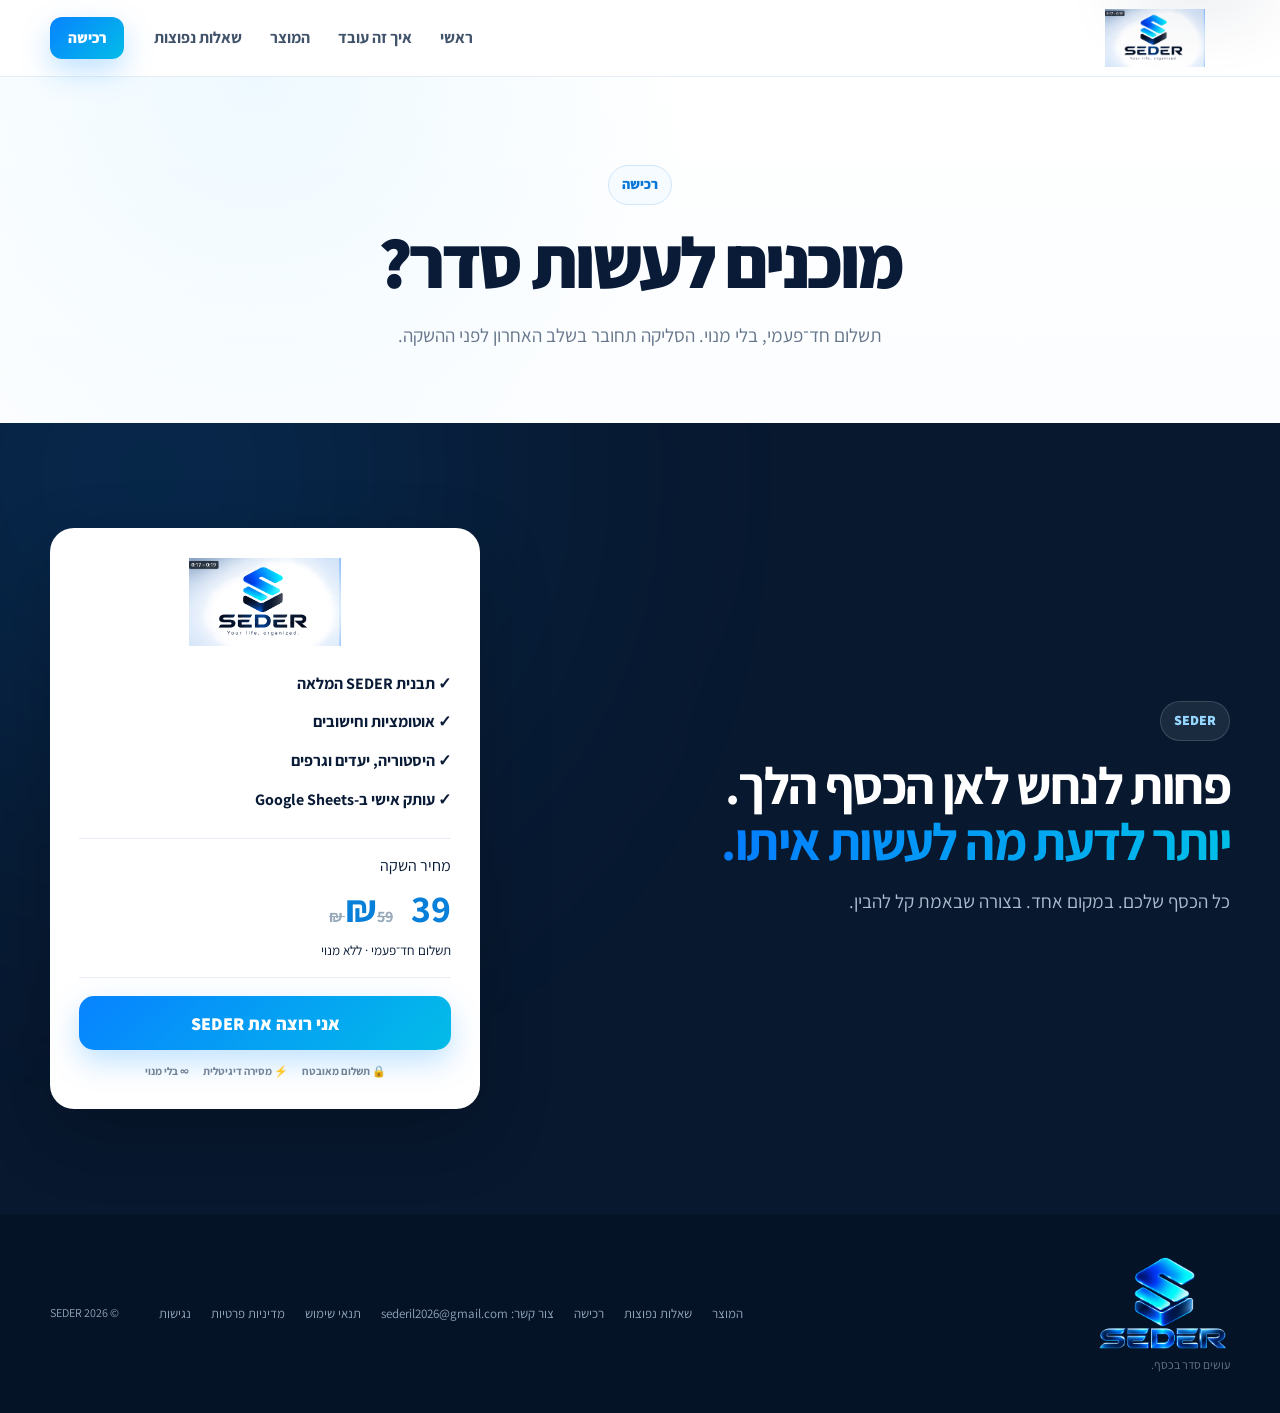
==== commit d7a36585: "Add files via upload" ====
--- a/buy.html
+++ b/buy.html
@@ -1,3 +1,3 @@
-<!doctype html><html lang="he" dir="rtl"><head><meta charset="utf-8"><meta name="viewport" content="width=device-width,initial-scale=1"><meta name="theme-color" content="#f7fbff"><meta name="description" content="רכישת SEDER בתשלום חד פעמי."><title>רכישה — SEDER</title><link rel="stylesheet" href="styles-v6.css"></head><body><header class="site-header"><div class="container nav"><a class="brand" href="index.html"><img src="assets/seder-logo.png" alt="SEDER"></a><nav class="desktop-nav"><a href="index.html">ראשי</a><a href="how.html">איך זה עובד</a><a href="product.html">המוצר</a><a href="faq.html">שאלות נפוצות</a></nav><a class="button button-small" href="buy.html">רכישה</a><button class="menu-toggle" aria-label="תפריט">☰</button><div class="mobile-menu"><a href="index.html">ראשי</a><a href="how.html">איך זה עובד</a><a href="product.html">המוצר</a><a href="faq.html">שאלות נפוצות</a><a href="buy.html">רכישה</a></div></div></header>
-<main><section class="page-hero"><div class="container"><span class="eyebrow">רכישה</span><h1>מוכנים לעשות סדר?</h1><p>תשלום חד־פעמי, בלי מנוי. הסליקה תחובר בשלב האחרון לפני ההשקה.</p></div></section><section class="section buy-section"><div class="container buy-card"><div class="reveal"><span class="eyebrow light">SEDER</span><h2>פחות לנחש לאן הכסף הלך.<br><span>יותר לדעת מה לעשות איתו.</span></h2><p>כל הכסף שלכם. במקום אחד. בצורה שבאמת קל להבין.</p></div><div class="buy-box reveal"><div class="buy-brand"><img src="assets/seder-logo.png" alt="SEDER"></div><ul><li>✓ תבנית SEDER המלאה</li><li>✓ אוטומציות וחישובים</li><li>✓ היסטוריה, יעדים וגרפים</li><li>✓ עותק אישי ב-Google Sheets</li></ul><div class="price"><span>מחיר השקה</span><div><strong>39 ₪</strong><del>59 ₪</del></div><small>תשלום חד־פעמי · ללא מנוי</small></div><button class="button full" id="buyButton">אני רוצה את SEDER</button><div class="purchase-trust"><span>🔒 תשלום מאובטח</span><span>⚡ מסירה דיגיטלית</span><span>∞ בלי מנוי</span></div></div></div></section></main><footer><div class="container footer-inner"><div class="footer-brand"><img src="assets/seder-logo-footer.png" alt="SEDER"><p>עושים סדר בכסף.</p></div><div class="footer-links"><a href="product.html">המוצר</a><a href="faq.html">שאלות נפוצות</a><a href="buy.html">רכישה</a><a href="#">צור קשר</a><a href="#">תנאי שימוש</a><a href="#">מדיניות פרטיות</a></div><div class="copyright">© 2026 SEDER</div></div></footer><div class="toast" id="toast">הרכישה תיפתח בקרוב.</div><script src="script.js"></script>
+<!doctype html><html lang="he" dir="rtl"><head><meta charset="utf-8"><meta name="viewport" content="width=device-width,initial-scale=1"><meta name="theme-color" content="#f7fbff"><meta name="description" content="רכישת SEDER בתשלום חד פעמי."><title>רכישה — SEDER</title><link rel="stylesheet" href="styles-v6.css"></head><body><a class="skip-link" href="#main-content">דלגו לתוכן הראשי</a><header class="site-header"><div class="container nav"><a class="brand" href="index.html"><img src="assets/seder-logo.png" alt="SEDER"></a><nav class="desktop-nav"><a href="index.html">ראשי</a><a href="how.html">איך זה עובד</a><a href="product.html">המוצר</a><a href="faq.html">שאלות נפוצות</a></nav><a class="button button-small" href="buy.html">רכישה</a><button class="menu-toggle" aria-label="פתיחת תפריט" aria-expanded="false" aria-controls="mobile-menu">☰</button><div class="mobile-menu" id="mobile-menu"><a href="index.html">ראשי</a><a href="how.html">איך זה עובד</a><a href="product.html">המוצר</a><a href="faq.html">שאלות נפוצות</a><a class="active" aria-current="page" href="buy.html">רכישה</a></div></div></header>
+<main id="main-content"><section class="page-hero"><div class="container"><span class="eyebrow">רכישה</span><h1>מוכנים לעשות סדר?</h1><p>תשלום חד־פעמי, בלי מנוי. הסליקה תחובר בשלב האחרון לפני ההשקה.</p></div></section><section class="section buy-section"><div class="container buy-card"><div class="reveal"><span class="eyebrow light">SEDER</span><h2>פחות לנחש לאן הכסף הלך.<br><span>יותר לדעת מה לעשות איתו.</span></h2><p>כל הכסף שלכם. במקום אחד. בצורה שבאמת קל להבין.</p></div><div class="buy-box reveal"><div class="buy-brand"><img src="assets/seder-logo.png" alt="SEDER"></div><ul><li>✓ תבנית SEDER המלאה</li><li>✓ אוטומציות וחישובים</li><li>✓ היסטוריה, יעדים וגרפים</li><li>✓ עותק אישי ב-Google Sheets</li></ul><div class="price"><span>מחיר השקה</span><div><strong>39 ₪</strong><del>59 ₪</del></div><small>תשלום חד־פעמי · ללא מנוי</small></div><button class="button full" id="buyButton">אני רוצה את SEDER</button><div class="purchase-trust"><span>🔒 תשלום מאובטח</span><span>⚡ מסירה דיגיטלית</span><span>∞ בלי מנוי</span></div></div></div></section></main><footer><div class="container footer-inner"><div class="footer-brand"><img src="assets/seder-logo-footer.png" alt="SEDER"><p>עושים סדר בכסף.</p></div><div class="footer-links"><a href="product.html">המוצר</a><a href="faq.html">שאלות נפוצות</a><a href="buy.html">רכישה</a><a class="footer-contact" href="mailto:sederil2026@gmail.com">צור קשר: sederil2026@gmail.com</a><a href="terms.html">תנאי שימוש</a><a href="privacy.html">מדיניות פרטיות</a><a href="accessibility.html">נגישות</a></div><div class="copyright">© 2026 SEDER</div></div></footer><div class="toast" id="toast">הרכישה תיפתח בקרוב.</div><script src="script.js"></script>
 </body></html>
--- a/styles-v6.css
+++ b/styles-v6.css
@@ -19,3 +19,11 @@
 @media(max-width:980px){.desktop-nav,.nav>.button-small{display:none}.menu-toggle{display:block;margin-inline-start:auto}.mobile-menu.open{display:grid;position:absolute;top:66px;left:12px;right:12px;background:#fff;border:1px solid #dfe9f3;border-radius:18px;padding:12px;box-shadow:var(--shadow);z-index:80}.mobile-menu a{padding:12px 14px;font-weight:800;border-radius:10px}.mobile-menu a:hover{background:#f1f7fb}.nav{height:66px}.brand{width:128px;height:54px}.brand img{height:48px;max-width:128px}.hero-grid,.feature,.compare-grid,.buy-card{grid-template-columns:1fr}.hero-visual{margin-top:8px}.feature-copy{max-width:680px}.steps,.cards-3,.benefit-grid,.home-cards{grid-template-columns:1fr 1fr}.buy-card{gap:35px}.buy-box{max-width:520px}.footer-inner{grid-template-columns:1fr}.footer-brand{align-items:center}.footer-links{justify-content:center}.copyright{text-align:center}.home-cta-box{grid-template-columns:1fr}}
 @media(max-width:640px){.container{width:min(100% - 28px,1180px)}.section{padding:70px 0}.hero{padding:42px 0 62px}.hero-grid{display:flex;flex-direction:column;gap:28px}.hero-copy{text-align:center;width:100%}.hero-copy .eyebrow{margin-bottom:4px}h1{font-size:46px;line-height:1.01;letter-spacing:-1.8px;margin:18px 0 20px}h2{font-size:36px;letter-spacing:-1px}.hero-lead{font-size:18px;line-height:1.65;margin-inline:auto;max-width:95%}.hero-actions{display:grid;grid-template-columns:1fr;gap:12px;margin:24px 0 20px}.hero-actions .button,.hero-actions .text-link{width:100%;text-align:center}.trust-row{display:grid;gap:8px;justify-content:center;text-align:center}.hero-visual{order:2;width:100%;margin-top:4px}.hero-photo{border-radius:20px}.hero-photo:after{border-radius:20px}.hero-photo figcaption{right:8px;left:8px;bottom:8px;justify-content:center;font-size:10px;padding:7px 9px}.pain h2{font-size:34px}.pain p{font-size:17px}.pain-flow{gap:9px;margin-top:34px}.pain-flow i{font-size:18px}.pain-flow div{padding:11px 14px;font-size:14px}.steps,.cards-3,.benefit-grid,.home-cards,.compare-cards{grid-template-columns:1fr}.home-cta{padding-top:55px}.home-cta-box{padding:30px 22px;gap:24px;text-align:center}.page-hero{padding:54px 0 44px}.page-hero h1{font-size:46px}.page-hero p{font-size:17px}.feature{gap:24px;margin:56px 0}.feature-copy{text-align:right}.feature-copy h3{font-size:32px}.real-shot{border-radius:16px;padding:5px}.real-shot img{border-radius:11px}.buy-card{text-align:center}.buy-card h2{font-size:38px}.buy-box{text-align:right;padding:22px}.buy-brand img{height:78px}.footer-brand img{height:88px;max-width:170px}.footer-links{gap:12px 18px}.mobile-menu{direction:rtl}}
 @media(prefers-reduced-motion:reduce){*{scroll-behavior:auto!important;transition:none!important}.reveal{opacity:1;transform:none}}
+
+/* V7: trust, legal and accessibility additions — existing visual system preserved */
+.skip-link{position:fixed;right:16px;top:12px;z-index:9999;padding:10px 14px;border-radius:10px;background:#fff;color:var(--navy);font-weight:800;box-shadow:var(--shadow);transform:translateY(-160%);transition:transform .2s}
+.skip-link:focus{transform:translateY(0)}
+a:focus-visible,button:focus-visible,summary:focus-visible{outline:3px solid #57b8ff;outline-offset:3px;border-radius:8px}
+.footer-contact{direction:ltr;unicode-bidi:plaintext}
+.legal-hero{padding-bottom:58px}.legal-copy{max-width:860px}.legal-copy h2{font-size:27px;letter-spacing:-.5px;margin:38px 0 10px}.legal-copy p,.legal-copy li{font-size:17px;line-height:1.85;color:#52677c}.legal-copy a{color:#087fd9;font-weight:700}.legal-copy ul{padding-right:22px}.legal-updated{font-size:14px!important;color:#8999aa!important}.legal-note{margin-top:44px;padding:18px 20px;border:1px solid #dbe8f3;border-radius:16px;background:#f7fbff;color:#52677c;font-size:14px;line-height:1.7}
+@media(max-width:640px){.hero-glow{display:none!important}.legal-copy h2{font-size:24px}.legal-copy p,.legal-copy li{font-size:16px}.footer-contact{width:100%;text-align:center}}
